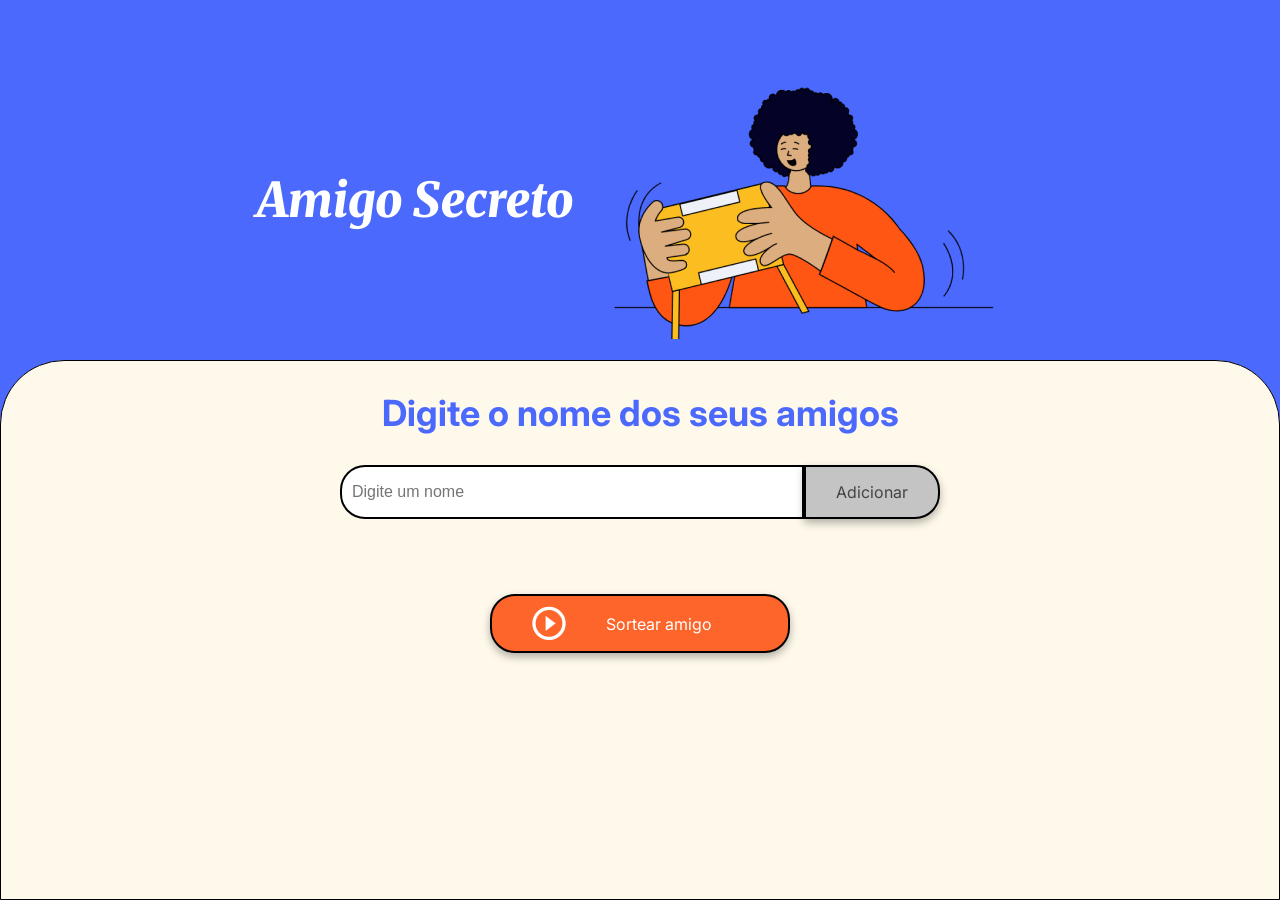
==== index.html @ 4e04c0d7 "challenge" ====
<!DOCTYPE html>
<html lang="pt-br">
<head>
    <meta charset="UTF-8">
    <meta name="viewport" content="width=device-width, initial-scale=1.0">
    <link rel="stylesheet" href="style.css">
    <link rel="preconnect" href="https://fonts.googleapis.com">
    <link rel="preconnect" href="https://fonts.gstatic.com" crossorigin>
    <link href="https://fonts.googleapis.com/css2?family=Inter:wght@100;400;700;900&family=Merriweather:ital,wght@0,300;0,400;0,700;0,900;1,300;1,400;1,700;1,900&display=swap" rel="stylesheet">
    <title>Amigo Secreto</title>
</head>

<body>
    <main class="main-content">
        <header class="header-banner">
            <h1 class="main-title">Amigo Secreto</h1>
            <img src="assets/amigo-secreto.png" alt="Imagem representativa de amigo secreto">
        </header>
        
        <section class="input-section">
            <h2 class="section-title">Digite o nome dos seus amigos</h2>
            <div class="input-wrapper">
                <input type="text" id="amigo" class="input-name" placeholder="Digite um nome">
                <button class="button-add" onclick="adicionarAmigo()">Adicionar</button>
            </div>
           
            <ul id="listaAmigos" class="name-list" aria-labelledby="listaAmigos" role="list"></ul>
            <ul id="resultado" class="result-list" aria-live="polite"></ul>

            <div class="button-container">
                <button class="button-draw" onclick="sortearAmigo()" aria-label="Sortear amigo secreto">
                    <img src="assets/play_circle_outline.png" alt="Ícone para sortear">
                    Sortear amigo
                </button>
            </div>
        </section>
    </main>

    <script src="app.js" defer></script>
</body>
</html>
---- style.css ----
:root {
    --color-primary: #4B69FD;
    --color-secondary: #FFF9EB;
    --color-tertiary: #C4C4C4;
    --color-button: #fe652b;
    --color-button-hover: #e55720;
    --color-text: #444444;
    --color-white: #FFFFFF;
}

/* Estilos gerais */
* {
    margin: 0;
    padding: 0;
    box-sizing: border-box;
}

body {
    height: 100vh;
    background-color: var(--color-primary);
    display: flex;
    justify-content: center;
    align-items: center;
}

.main-content {
    display: flex;
    flex-direction: column;
    height: 100%;
    width: 100%;
}

/* Banner */
.header-banner {
    flex: 40%;
    display: flex;
    justify-content: center;
    align-items: center;
    padding: 40px 0 0;
}

/* Seção de entrada */
.input-section {
    flex: 60%;
    background-color: var(--color-secondary);
    border: 1px solid #000;
    border-radius: 64px 64px 0 0;
    display: flex;
    flex-direction: column;
    align-items: center;
    padding: 20px;
    width: 100%;
}

/* Títulos */
.main-title {
    font-size: 48px;
    font-family: "Merriweather", serif;
    font-weight: 900;
    font-style: italic;
    color: var(--color-white);
}

.section-title {
    font-family: "Inter", serif;
    font-size: 36px;
    font-weight: 700;
    color: var(--color-primary);
    margin: 10px 0;
    text-align: center;
}

/* Contêineres de entrada e botão */
.input-wrapper {
    display: flex;
    justify-content: center;
    width: 100%;
    max-width: 600px;
    margin-top: 20px;
}

.input-name {
    width: 100%;
    padding: 10px;
    border: 2px solid #000;
    border-radius: 25px 0 0 25px;
    font-size: 16px;
}

.button-container {
    width: 300px;
    justify-content: center;
}

/* Estilos de entrada de texto */
.input-title {
    flex: 1;
    padding: 10px 15px;
    font-size: 16px;
    border: 2px solid #333;
    border-right: none;
    border-radius: 25px 0 0 25px;
    font-family: "Merriweather", serif;
    box-shadow: 0 4px 8px rgba(0, 0, 0, 0.3);
}

/* Estilos de botão */
button {
    padding: 15px 30px;
    font-family: "Inter", sans-serif;
    font-size: 16px;
    border: 2px solid #000;
    border-radius: 25px;
    box-shadow: 0 4px 8px rgba(0, 0, 0, 0.3);
    cursor: pointer;
}

.button-add {
    background-color: var(--color-tertiary);
    color: var(--color-text);
    border-radius: 0 25px 25px 0;
}

.button-add:hover {
    background-color: #a1a1a1;
}

/* Listas */
ul {
    list-style-type: none;
    color: var(--color-text);
    font-family: "Inter", sans-serif;
    font-size: 18px;
    margin: 20px 0;
}

.result-list {
    margin-top: 15px;
    color: #05DF05;
    font-size: 22px;
    font-weight: bold;
    text-align: center;
}

/* Botão de sortear título */
.button-draw {
    display: flex;
    align-items: center;
    width: 100%;
    padding: 10px 40px;
    color: var(--color-white);
    background-color: var(--color-button);
    font-size: 16px;
}

.button-draw img {
    margin-right: 40px;
}

.button-draw:hover {
    background-color: var(--color-button-hover);
}
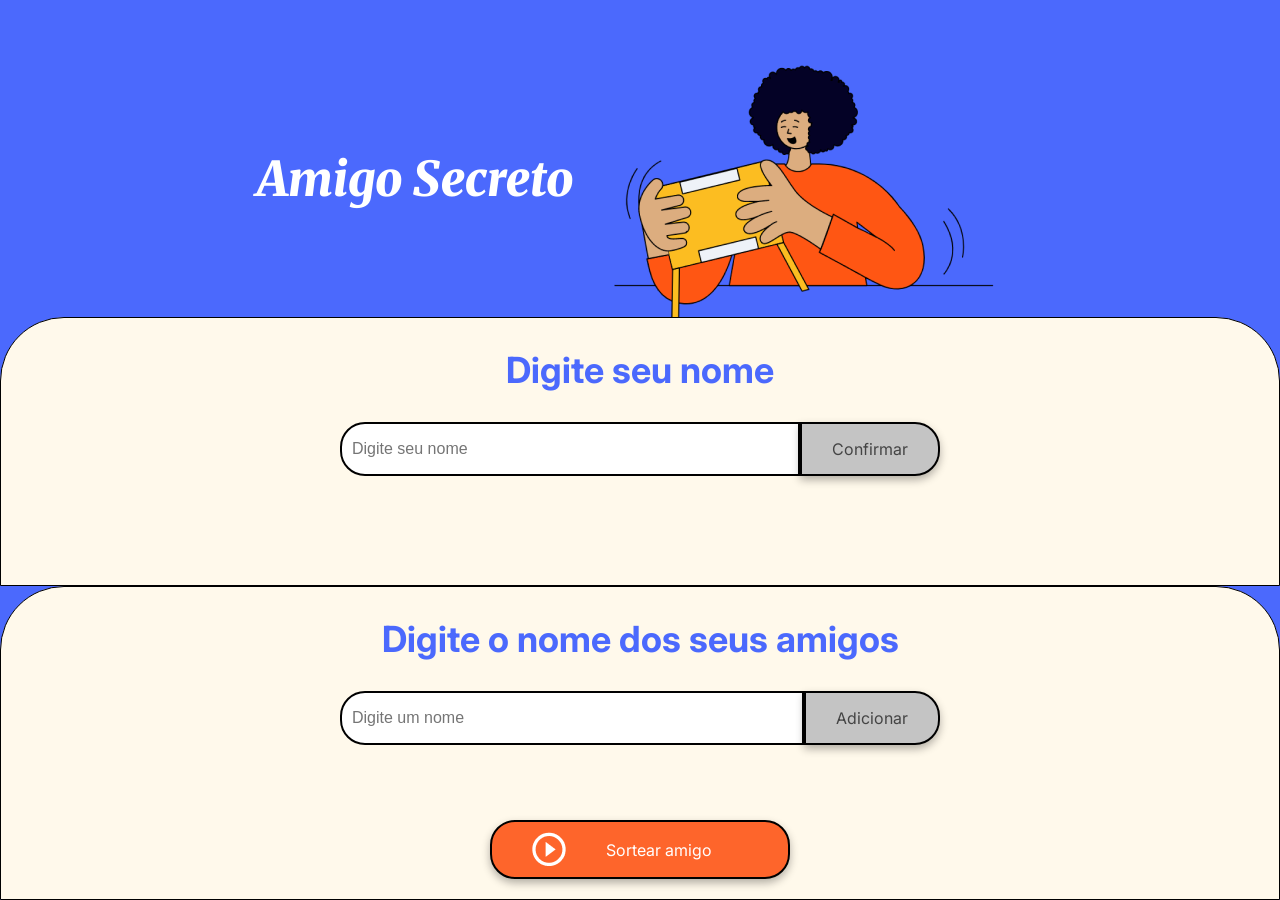
==== commit 8593acee: "v1.0" ====
--- a/index.html
+++ b/index.html
@@ -16,7 +16,14 @@
             <h1 class="main-title">Amigo Secreto</h1>
             <img src="assets/amigo-secreto.png" alt="Imagem representativa de amigo secreto">
         </header>
-        
+       
+        <section class="input-section">
+            <h2 class ="section-title">Digite seu nome</h2>
+            <div class="input-wrapper">
+                <input type="text" id="nome" class="input-name" placeholder="Digite seu nome">
+                <button class="button-add" onclick="salvarNome()">Confirmar</button>
+        </section>
+
         <section class="input-section">
             <h2 class="section-title">Digite o nome dos seus amigos</h2>
             <div class="input-wrapper">
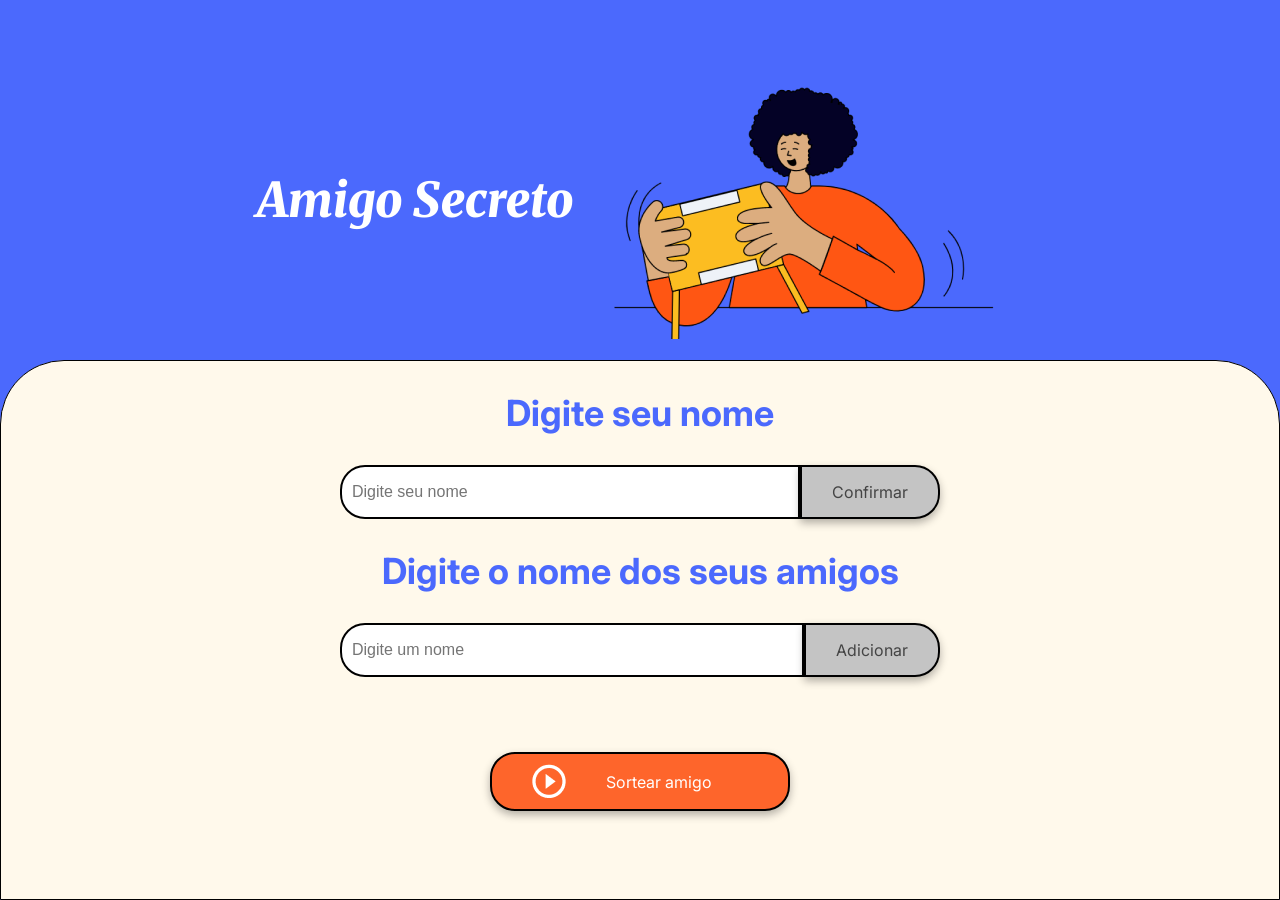
==== commit 23f0e906: "v1.1" ====
--- a/index.html
+++ b/index.html
@@ -16,15 +16,14 @@
             <h1 class="main-title">Amigo Secreto</h1>
             <img src="assets/amigo-secreto.png" alt="Imagem representativa de amigo secreto">
         </header>
-       
+
         <section class="input-section">
             <h2 class ="section-title">Digite seu nome</h2>
-            <div class="input-wrapper">
+            <div class="input-wrapper nome-pessoal">
                 <input type="text" id="nome" class="input-name" placeholder="Digite seu nome">
                 <button class="button-add" onclick="salvarNome()">Confirmar</button>
-        </section>
+            </div>
 
-        <section class="input-section">
             <h2 class="section-title">Digite o nome dos seus amigos</h2>
             <div class="input-wrapper">
                 <input type="text" id="amigo" class="input-name" placeholder="Digite um nome">
--- a/style.css
+++ b/style.css
@@ -160,3 +160,7 @@
 .button-draw:hover {
     background-color: var(--color-button-hover);
 }
+
+.nome-pessoal {
+    margin-bottom: 20px;
+}
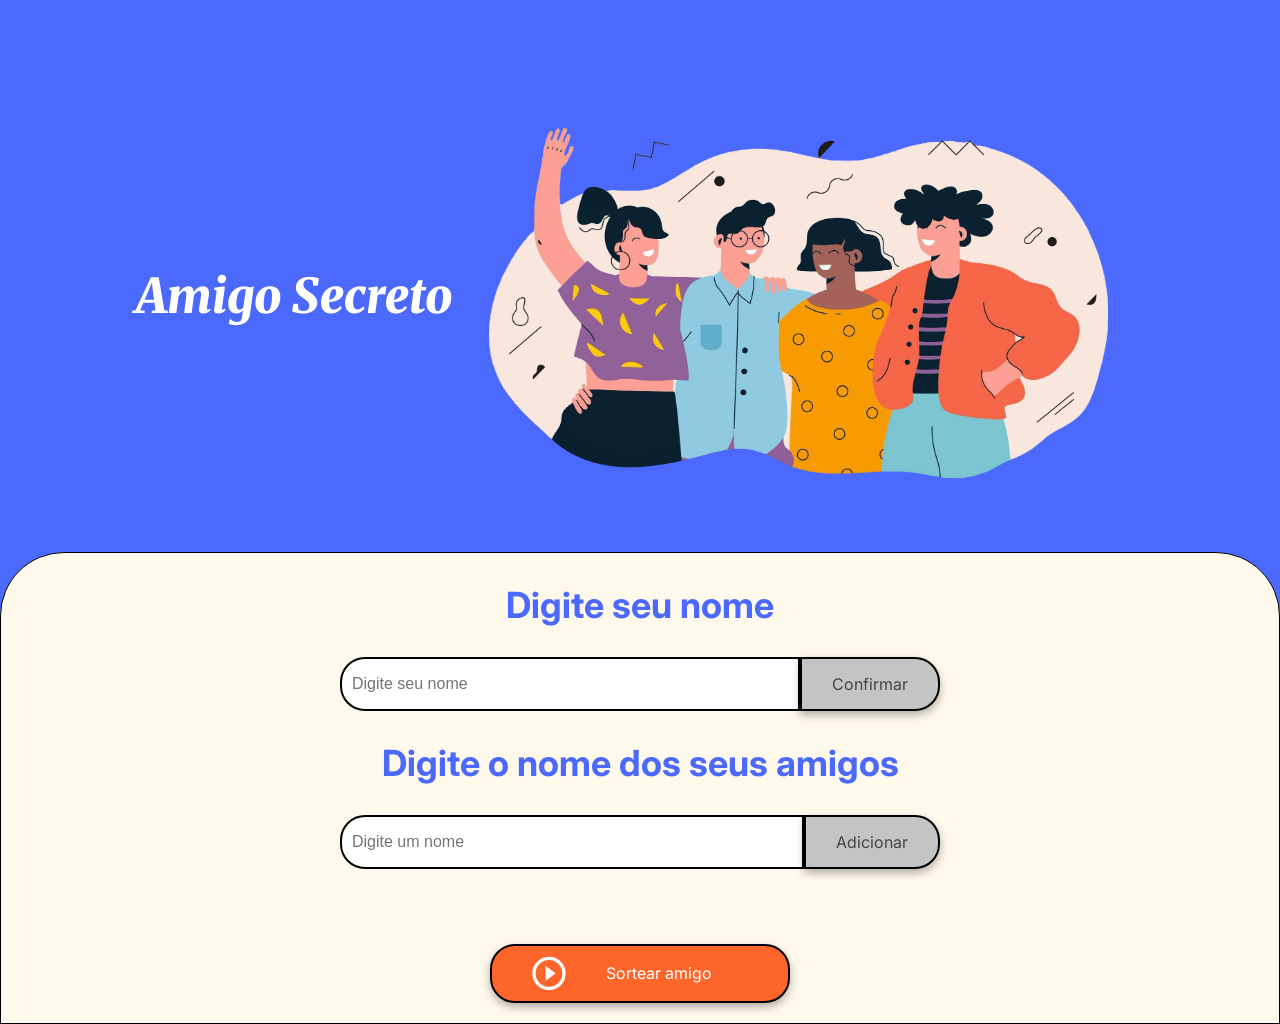
==== commit 11eacaba: "add assets + css" ====
--- a/index.html
+++ b/index.html
@@ -14,7 +14,7 @@
     <main class="main-content">
         <header class="header-banner">
             <h1 class="main-title">Amigo Secreto</h1>
-            <img src="assets/amigo-secreto.png" alt="Imagem representativa de amigo secreto">
+            <img src="assets/Unknown.png" alt="Imagem representativa de amigo secreto">
         </header>
 
         <section class="input-section">
--- a/style.css
+++ b/style.css
@@ -21,6 +21,11 @@
     display: flex;
     justify-content: center;
     align-items: center;
+}
+
+img {
+    max-width: 60%;
+    max-height: 90%;
 }
 
 .main-content {
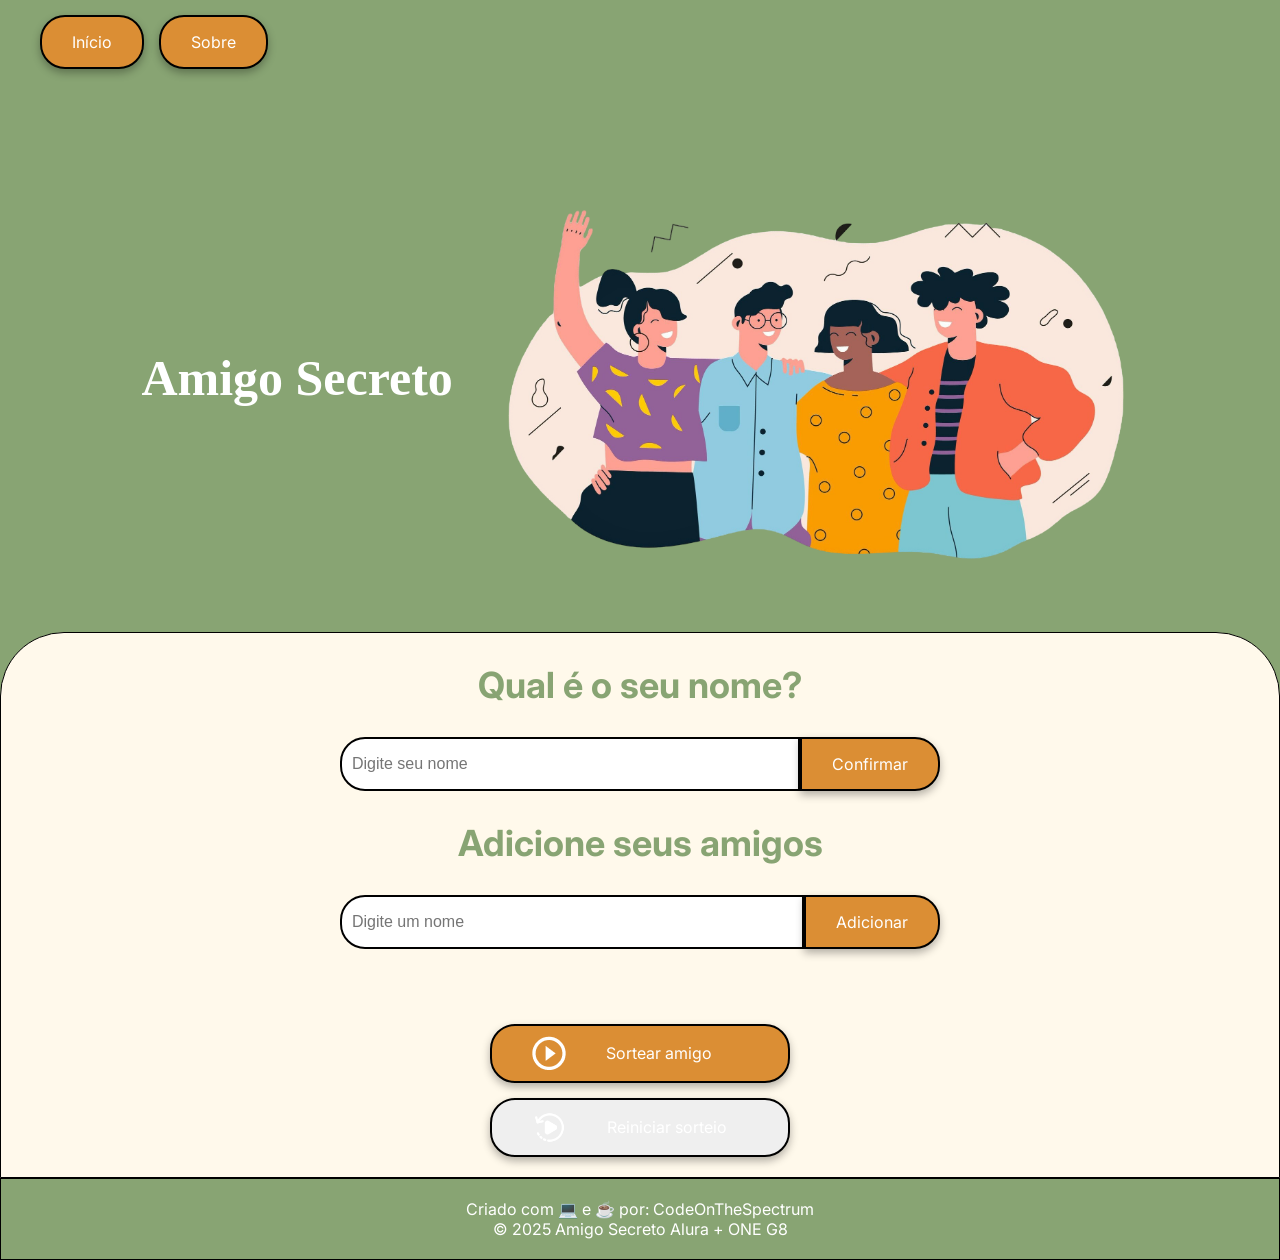
==== commit acab6685: "v2.0" ====
--- a/index.html
+++ b/index.html
@@ -12,19 +12,23 @@
 
 <body>
     <main class="main-content">
+        <div class="buttons__nav__menu">
+            <button class="button__nav__menu__inicio" onclick="location.href='index.html'">Início</button>
+            <button class="button__nav__menu__sobre" onclick="location.href='about.html'">Sobre</button>
+        </div>
         <header class="header-banner">
             <h1 class="main-title">Amigo Secreto</h1>
             <img src="assets/Unknown.png" alt="Imagem representativa de amigo secreto">
         </header>
 
         <section class="input-section">
-            <h2 class ="section-title">Digite seu nome</h2>
+            <h2 class ="section-title">Qual é o seu nome?</h2>
             <div class="input-wrapper nome-pessoal">
                 <input type="text" id="nome" class="input-name" placeholder="Digite seu nome">
                 <button class="button-add" onclick="salvarNome()">Confirmar</button>
             </div>
 
-            <h2 class="section-title">Digite o nome dos seus amigos</h2>
+            <h2 class="section-title">Adicione seus amigos</h2>
             <div class="input-wrapper">
                 <input type="text" id="amigo" class="input-name" placeholder="Digite um nome">
                 <button class="button-add" onclick="adicionarAmigo()">Adicionar</button>
@@ -38,8 +42,15 @@
                     <img src="assets/play_circle_outline.png" alt="Ícone para sortear">
                     Sortear amigo
                 </button>
+                <button class="button-reiniciar" onclick="reiniciarSorteio()" aria-label="Reiniciar sorteio">
+                    <img src="assets/playback.png" alt="Ícone para reiniciar">
+                    Reiniciar sorteio
             </div>
         </section>
+        <footer class="rodape">
+            <p><a href="https://github.com/barbiedeti"> Criado com 💻 e ☕ por: CodeOnTheSpectrum</a></p>
+            <p>&copy; 2025 Amigo Secreto Alura + ONE G8</p>
+        </footer>
     </main>
 
     <script src="app.js" defer></script>
--- a/style.css
+++ b/style.css
@@ -1,10 +1,10 @@
 :root {
-    --color-primary: #4B69FD;
+    --color-primary: #88A473;
     --color-secondary: #FFF9EB;
-    --color-tertiary: #C4C4C4;
-    --color-button: #fe652b;
-    --color-button-hover: #e55720;
-    --color-text: #444444;
+    --color-tertiary: #82B2B6;
+    --color-button: #DB8E34;
+    --color-button-hover: #FE8C0A;
+    --color-text: #ffff;
     --color-white: #FFFFFF;
 }
 
@@ -28,6 +28,32 @@
     max-height: 90%;
 }
 
+.buttons__nav__menu {
+    display: flex;
+    align-items: left;
+    padding: 15px 0;
+    width: 100%;
+    max-width: 1200px;
+    margin-left: 30px;
+    
+}
+.button__nav__menu__inicio {
+    background-color: var(--color-button);
+    color: var(--color-white);
+    margin: 0 10px;
+}
+.button__nav__menu__inicio:hover {
+    background-color: var(--color-tertiary);
+}
+.button__nav__menu__sobre {
+    background-color: var(--color-button);
+    color: var(--color-white);
+    margin: 0 5px;
+}
+
+.button__nav__menu__sobre:hover {
+    background-color: var(--color-tertiary);
+}
 .main-content {
     display: flex;
     flex-direction: column;
@@ -41,9 +67,8 @@
     display: flex;
     justify-content: center;
     align-items: center;
-    padding: 40px 0 0;
-}
-
+    padding: 40px 5px 0;
+}
 /* Seção de entrada */
 .input-section {
     flex: 60%;
@@ -55,15 +80,17 @@
     align-items: center;
     padding: 20px;
     width: 100%;
+    
 }
 
 /* Títulos */
 .main-title {
-    font-size: 48px;
+    font-size: 50px;
     font-family: "Merriweather", serif;
     font-weight: 900;
-    font-style: italic;
-    color: var(--color-white);
+    font-style: regular;
+    color: var(--color-white);
+    margin: 20px
 }
 
 .section-title {
@@ -121,13 +148,13 @@
 }
 
 .button-add {
-    background-color: var(--color-tertiary);
+    background-color: var(--color-button);
     color: var(--color-text);
     border-radius: 0 25px 25px 0;
 }
 
 .button-add:hover {
-    background-color: #a1a1a1;
+    background-color: var(--color-tertiary);
 }
 
 /* Listas */
@@ -156,16 +183,88 @@
     color: var(--color-white);
     background-color: var(--color-button);
     font-size: 16px;
+    margin-bottom: 15px;
 }
 
 .button-draw img {
     margin-right: 40px;
 }
-
 .button-draw:hover {
     background-color: var(--color-button-hover);
 }
 
+.button-reiniciar {
+    display: flex;
+    align-items: center;
+    width: 100%;
+    padding: 10px 40px;
+    color: var(--color-white);
+    font-size: 16px;
+}
+
+.button-reiniciar img {
+    width: 35px;
+    height: 35px;
+    margin-right: 40px;
+}
+.button-reiniciar:hover {
+    background-color: var(--color-button-hover);
+}
+
 .nome-pessoal {
     margin-bottom: 20px;
 }
+
+.rodape {
+    display: flex;
+    flex-direction: column;
+    justify-content: center;
+    align-items: center;
+    padding: 20px 0;
+    background-color: var(--color-primary);
+    border: 1px solid #000;
+    color: var(--color-white);
+    font-family: "Inter", sans-serif;
+    
+}
+
+.rodape a {
+    text-decoration: none;
+    margin-bottom: 10px;
+    color: var(--color-white)
+}
+
+.rodape a:hover {
+    color: var(--color-tertiary);
+}
+
+/* pag sobre*/
+
+.descricao__como {
+    display: flex;
+    font-family: "Inter", sans-serif;
+    font-weight: 500;
+    font-size: 20px;
+    padding: 20px;
+    max-width: 1200px;
+    margin-bottom: 0px;
+
+}
+.descricao__como__dois{
+    display: flex;
+    font-family: "Inter", sans-serif;
+    font-weight: 500;
+    font-size: 20px;
+    padding:20px ; 
+    max-width: 1200px;
+    
+}
+
+.descricao__porque{
+    display: flex;
+    font-family: "Inter", sans-serif;
+    font-weight: 500;
+    font-size: 20px;
+    padding: 20px;
+    max-width: 1200px;
+}
